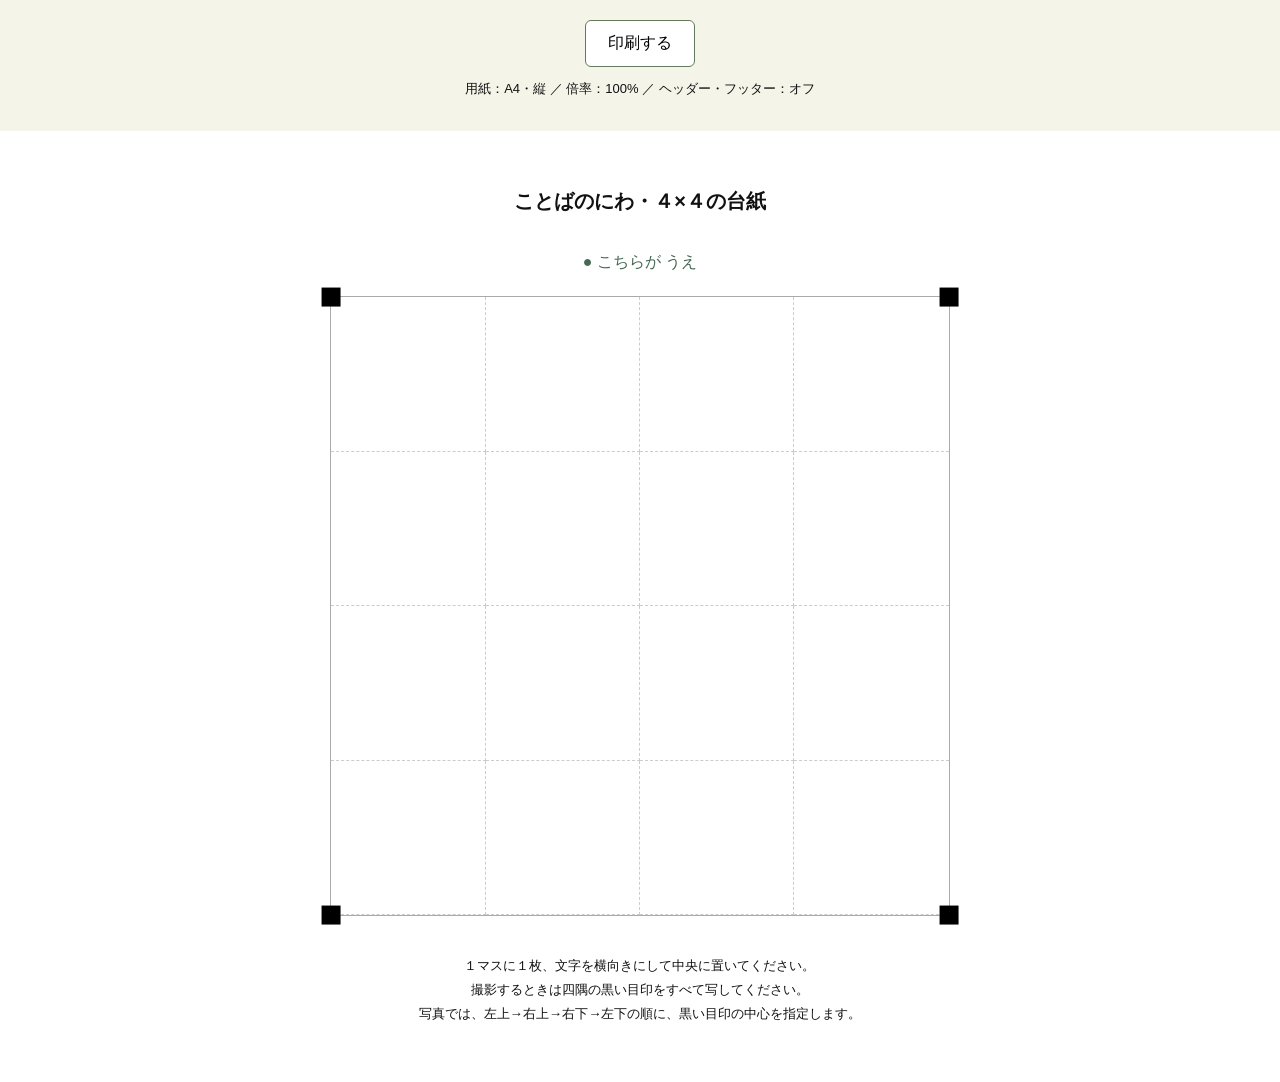
==== print.html @ 09e7deb8 "Add files via upload" ====
<!doctype html><html lang="ja"><head><meta charset="utf-8"><meta name="viewport" content="width=device-width,initial-scale=1"><title>ことばのにわ・印刷</title><style>*{box-sizing:border-box}body{font-family:'Hiragino Kaku Gothic ProN','Noto Sans JP',sans-serif;margin:0;color:#111}header{padding:20px;background:#f4f4e9;text-align:center}header button{padding:12px 22px;font-size:16px;border:1px solid #637a5d;background:white;border-radius:6px}header p{font-size:13px}.sheet{width:190mm;margin:15mm auto;break-after:page}h1{font-size:15pt;margin:0 0 10mm;text-align:center}.grid{display:grid;grid-template-columns:repeat(4,1fr);width:164mm;height:164mm;margin:0 auto;border:0.4mm solid #aaa;position:relative}.cell{border-right:.3mm dashed #ccc;border-bottom:.3mm dashed #ccc}.cell:nth-child(4n){border-right:0}.cell:nth-last-child(-n+4){border-bottom:0}.marker{position:absolute;width:5mm;height:5mm;background:#000;transform:translate(-50%,-50%);-webkit-print-color-adjust:exact;print-color-adjust:exact}.tl{left:0;top:0}.tr{left:100%;top:0}.br{left:100%;top:100%}.bl{left:0;top:100%}.top{text-align:center;font-size:12pt;margin-bottom:6mm;color:#466955}.note{text-align:center;font-size:10pt;line-height:1.8;margin-top:10mm}.cards{display:grid;grid-template-columns:repeat(4,35mm);gap:7mm;justify-content:center}.card{width:35mm;height:25mm;border:.3mm dashed #aaa;display:flex;align-items:center;justify-content:center;font-size:21pt;font-weight:600;letter-spacing:.04em;white-space:nowrap}.cards-sheet h1{margin-bottom:6mm}.cards-sheet .note{margin-top:6mm}@page{size:A4 portrait;margin:10mm}@media print{header{display:none}.sheet{margin:5mm auto;width:100%}.note{color:#333}}
</style></head><body><header><button onclick="window.print()">印刷する</button><p>用紙：A4・縦 ／ 倍率：100% ／ ヘッダー・フッター：オフ</p></header><main id="content"></main><script type="module">import{WORDS}from'./core.js';const type=new URLSearchParams(location.search).get('type');if(type==='cards'){document.getElementById('content').innerHTML=Array.from({length:2},(_,p)=>`<section class="sheet cards-sheet"><h1>ことばのにわ・文字カード ${p+1}/2</h1><div class="cards">${WORDS.slice(p*5,p*5+5).flatMap(w=>Array(4).fill(`<div class="card">${w}</div>`)).join('')}</div><p class="note">点線で切り離してください。カードの文字が台紙の中央に来るように置いてください。<br>同じカードをさらに使いたいときは、必要なページを追加で印刷してください。</p></section>`).join('');}else{document.getElementById('content').innerHTML=`<section class="sheet"><h1>ことばのにわ・４×４の台紙</h1><div class="top">● こちらが うえ</div><div class="grid">${'<div class="cell"></div>'.repeat(16)}<i class="marker tl"></i><i class="marker tr"></i><i class="marker br"></i><i class="marker bl"></i></div><p class="note">１マスに１枚、文字を横向きにして中央に置いてください。<br>撮影するときは四隅の黒い目印をすべて写してください。<br>写真では、左上→右上→右下→左下の順に、黒い目印の中心を指定します。</p></section>`;}</script></body></html>
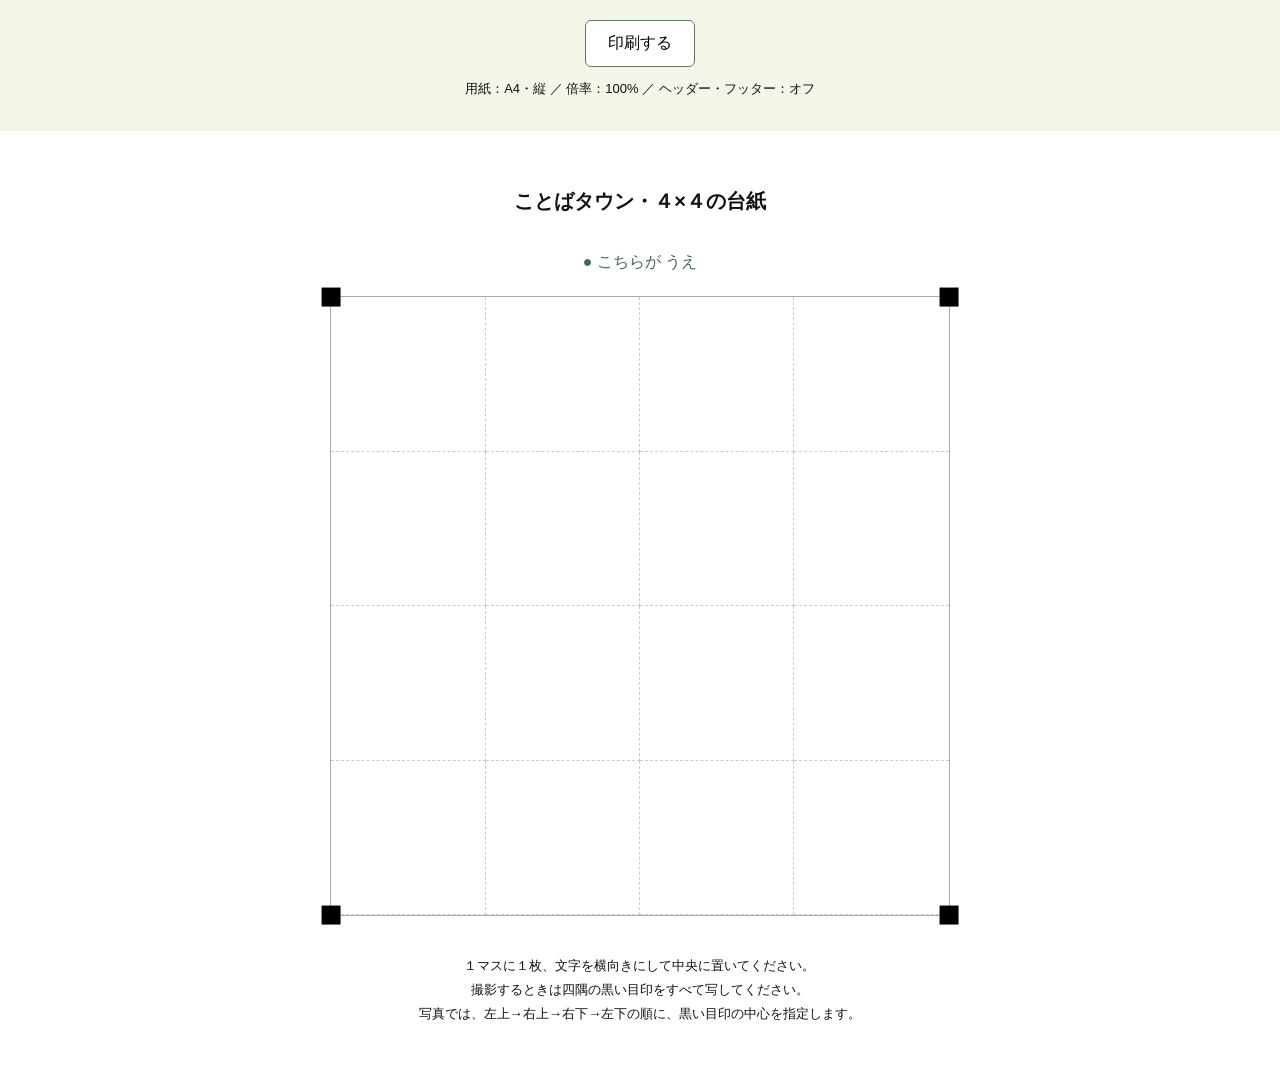
==== commit 4913c14d: "Add files via upload" ====
--- a/print.html
+++ b/print.html
@@ -1,2 +1,2 @@
-<!doctype html><html lang="ja"><head><meta charset="utf-8"><meta name="viewport" content="width=device-width,initial-scale=1"><title>ことばのにわ・印刷</title><style>*{box-sizing:border-box}body{font-family:'Hiragino Kaku Gothic ProN','Noto Sans JP',sans-serif;margin:0;color:#111}header{padding:20px;background:#f4f4e9;text-align:center}header button{padding:12px 22px;font-size:16px;border:1px solid #637a5d;background:white;border-radius:6px}header p{font-size:13px}.sheet{width:190mm;margin:15mm auto;break-after:page}h1{font-size:15pt;margin:0 0 10mm;text-align:center}.grid{display:grid;grid-template-columns:repeat(4,1fr);width:164mm;height:164mm;margin:0 auto;border:0.4mm solid #aaa;position:relative}.cell{border-right:.3mm dashed #ccc;border-bottom:.3mm dashed #ccc}.cell:nth-child(4n){border-right:0}.cell:nth-last-child(-n+4){border-bottom:0}.marker{position:absolute;width:5mm;height:5mm;background:#000;transform:translate(-50%,-50%);-webkit-print-color-adjust:exact;print-color-adjust:exact}.tl{left:0;top:0}.tr{left:100%;top:0}.br{left:100%;top:100%}.bl{left:0;top:100%}.top{text-align:center;font-size:12pt;margin-bottom:6mm;color:#466955}.note{text-align:center;font-size:10pt;line-height:1.8;margin-top:10mm}.cards{display:grid;grid-template-columns:repeat(4,35mm);gap:7mm;justify-content:center}.card{width:35mm;height:25mm;border:.3mm dashed #aaa;display:flex;align-items:center;justify-content:center;font-size:21pt;font-weight:600;letter-spacing:.04em;white-space:nowrap}.cards-sheet h1{margin-bottom:6mm}.cards-sheet .note{margin-top:6mm}@page{size:A4 portrait;margin:10mm}@media print{header{display:none}.sheet{margin:5mm auto;width:100%}.note{color:#333}}
-</style></head><body><header><button onclick="window.print()">印刷する</button><p>用紙：A4・縦 ／ 倍率：100% ／ ヘッダー・フッター：オフ</p></header><main id="content"></main><script type="module">import{WORDS}from'./core.js';const type=new URLSearchParams(location.search).get('type');if(type==='cards'){document.getElementById('content').innerHTML=Array.from({length:2},(_,p)=>`<section class="sheet cards-sheet"><h1>ことばのにわ・文字カード ${p+1}/2</h1><div class="cards">${WORDS.slice(p*5,p*5+5).flatMap(w=>Array(4).fill(`<div class="card">${w}</div>`)).join('')}</div><p class="note">点線で切り離してください。カードの文字が台紙の中央に来るように置いてください。<br>同じカードをさらに使いたいときは、必要なページを追加で印刷してください。</p></section>`).join('');}else{document.getElementById('content').innerHTML=`<section class="sheet"><h1>ことばのにわ・４×４の台紙</h1><div class="top">● こちらが うえ</div><div class="grid">${'<div class="cell"></div>'.repeat(16)}<i class="marker tl"></i><i class="marker tr"></i><i class="marker br"></i><i class="marker bl"></i></div><p class="note">１マスに１枚、文字を横向きにして中央に置いてください。<br>撮影するときは四隅の黒い目印をすべて写してください。<br>写真では、左上→右上→右下→左下の順に、黒い目印の中心を指定します。</p></section>`;}</script></body></html>
+<!doctype html><html lang="ja"><head><meta charset="utf-8"><meta name="viewport" content="width=device-width,initial-scale=1"><title>ことばタウン・印刷</title><style>*{box-sizing:border-box}body{font-family:'Hiragino Kaku Gothic ProN','Noto Sans JP',sans-serif;margin:0;color:#111}header{padding:20px;background:#f4f4e9;text-align:center}header button{padding:12px 22px;font-size:16px;border:1px solid #637a5d;background:white;border-radius:6px}header p{font-size:13px}.sheet{width:190mm;margin:15mm auto;break-after:page}h1{font-size:15pt;margin:0 0 10mm;text-align:center}.grid{display:grid;grid-template-columns:repeat(4,1fr);width:164mm;height:164mm;margin:0 auto;border:0.4mm solid #aaa;position:relative}.cell{border-right:.3mm dashed #ccc;border-bottom:.3mm dashed #ccc}.cell:nth-child(4n){border-right:0}.cell:nth-last-child(-n+4){border-bottom:0}.marker{position:absolute;width:5mm;height:5mm;background:#000;transform:translate(-50%,-50%);-webkit-print-color-adjust:exact;print-color-adjust:exact}.tl{left:0;top:0}.tr{left:100%;top:0}.br{left:100%;top:100%}.bl{left:0;top:100%}.top{text-align:center;font-size:12pt;margin-bottom:6mm;color:#466955}.note{text-align:center;font-size:10pt;line-height:1.8;margin-top:10mm}.cards{display:grid;grid-template-columns:repeat(4,35mm);gap:7mm;justify-content:center}.card{width:35mm;height:25mm;border:.3mm dashed #aaa;display:flex;align-items:center;justify-content:center;font-size:21pt;font-weight:600;letter-spacing:.04em;white-space:nowrap}.cards-sheet h1{margin-bottom:6mm}.cards-sheet .note{margin-top:6mm}@page{size:A4 portrait;margin:10mm}@media print{header{display:none}.sheet{margin:5mm auto;width:100%}.note{color:#333}}
+</style></head><body><header><button onclick="window.print()">印刷する</button><p>用紙：A4・縦 ／ 倍率：100% ／ ヘッダー・フッター：オフ</p></header><main id="content"></main><script type="module">import{WORDS}from'./core.js';const type=new URLSearchParams(location.search).get('type');if(type==='cards'){document.getElementById('content').innerHTML=Array.from({length:2},(_,p)=>`<section class="sheet cards-sheet"><h1>ことばタウン・文字カード ${p+1}/2</h1><div class="cards">${WORDS.slice(p*5,p*5+5).flatMap(w=>Array(4).fill(`<div class="card">${w}</div>`)).join('')}</div><p class="note">点線で切り離してください。カードの文字が台紙の中央に来るように置いてください。<br>同じカードをさらに使いたいときは、必要なページを追加で印刷してください。</p></section>`).join('');}else{document.getElementById('content').innerHTML=`<section class="sheet"><h1>ことばタウン・４×４の台紙</h1><div class="top">● こちらが うえ</div><div class="grid">${'<div class="cell"></div>'.repeat(16)}<i class="marker tl"></i><i class="marker tr"></i><i class="marker br"></i><i class="marker bl"></i></div><p class="note">１マスに１枚、文字を横向きにして中央に置いてください。<br>撮影するときは四隅の黒い目印をすべて写してください。<br>写真では、左上→右上→右下→左下の順に、黒い目印の中心を指定します。</p></section>`;}</script></body></html>
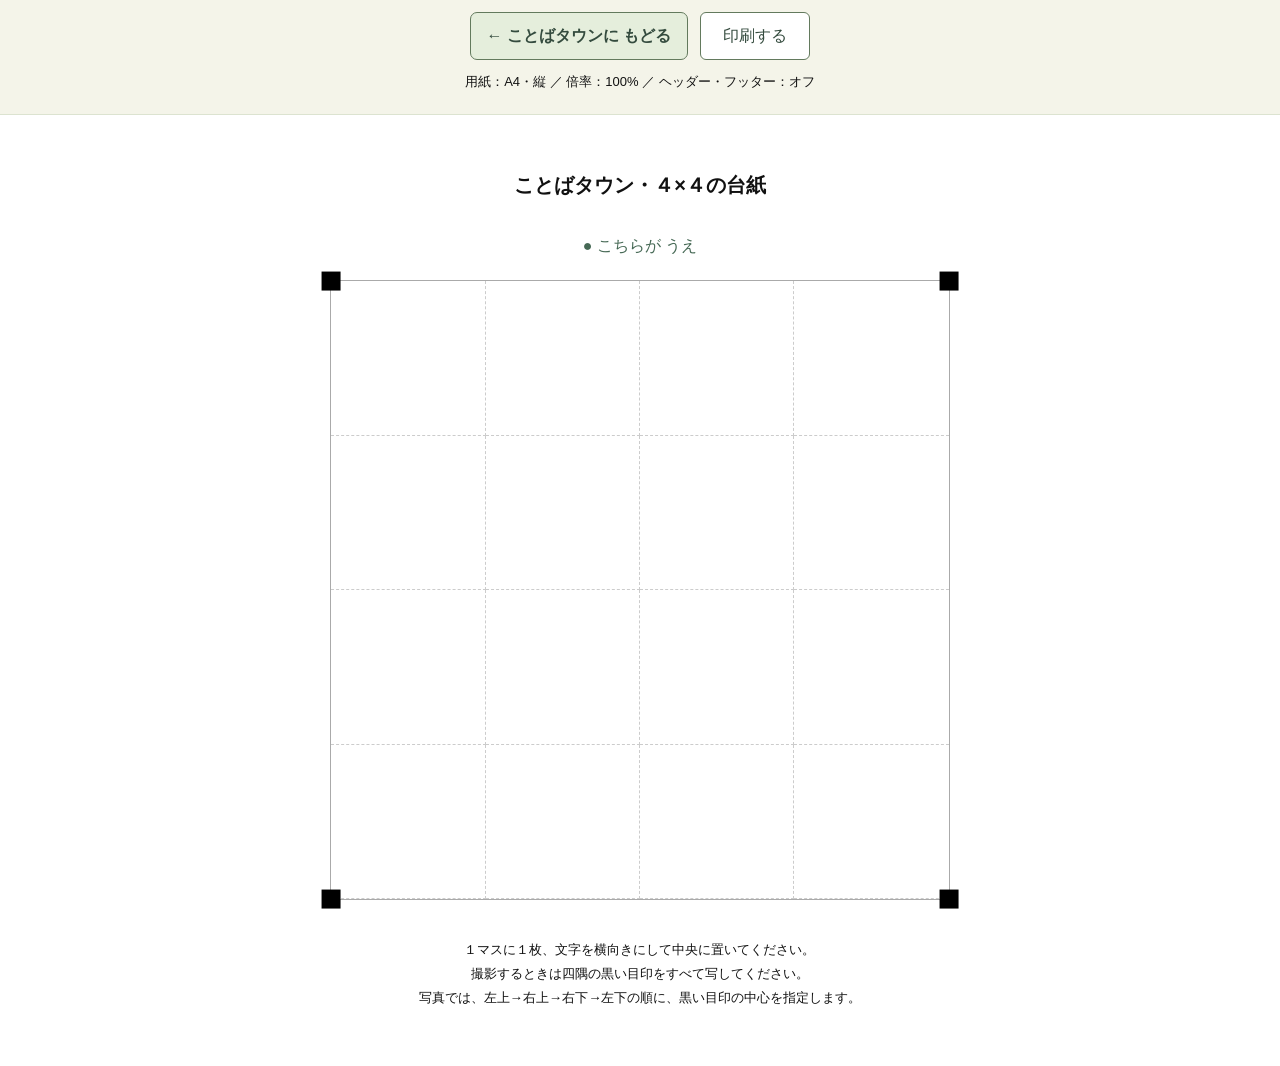
==== commit 5832a473: "Add files via upload" ====
--- a/print.html
+++ b/print.html
@@ -1,2 +1,2 @@
-<!doctype html><html lang="ja"><head><meta charset="utf-8"><meta name="viewport" content="width=device-width,initial-scale=1"><title>ことばタウン・印刷</title><style>*{box-sizing:border-box}body{font-family:'Hiragino Kaku Gothic ProN','Noto Sans JP',sans-serif;margin:0;color:#111}header{padding:20px;background:#f4f4e9;text-align:center}header button{padding:12px 22px;font-size:16px;border:1px solid #637a5d;background:white;border-radius:6px}header p{font-size:13px}.sheet{width:190mm;margin:15mm auto;break-after:page}h1{font-size:15pt;margin:0 0 10mm;text-align:center}.grid{display:grid;grid-template-columns:repeat(4,1fr);width:164mm;height:164mm;margin:0 auto;border:0.4mm solid #aaa;position:relative}.cell{border-right:.3mm dashed #ccc;border-bottom:.3mm dashed #ccc}.cell:nth-child(4n){border-right:0}.cell:nth-last-child(-n+4){border-bottom:0}.marker{position:absolute;width:5mm;height:5mm;background:#000;transform:translate(-50%,-50%);-webkit-print-color-adjust:exact;print-color-adjust:exact}.tl{left:0;top:0}.tr{left:100%;top:0}.br{left:100%;top:100%}.bl{left:0;top:100%}.top{text-align:center;font-size:12pt;margin-bottom:6mm;color:#466955}.note{text-align:center;font-size:10pt;line-height:1.8;margin-top:10mm}.cards{display:grid;grid-template-columns:repeat(4,35mm);gap:7mm;justify-content:center}.card{width:35mm;height:25mm;border:.3mm dashed #aaa;display:flex;align-items:center;justify-content:center;font-size:21pt;font-weight:600;letter-spacing:.04em;white-space:nowrap}.cards-sheet h1{margin-bottom:6mm}.cards-sheet .note{margin-top:6mm}@page{size:A4 portrait;margin:10mm}@media print{header{display:none}.sheet{margin:5mm auto;width:100%}.note{color:#333}}
-</style></head><body><header><button onclick="window.print()">印刷する</button><p>用紙：A4・縦 ／ 倍率：100% ／ ヘッダー・フッター：オフ</p></header><main id="content"></main><script type="module">import{WORDS}from'./core.js';const type=new URLSearchParams(location.search).get('type');if(type==='cards'){document.getElementById('content').innerHTML=Array.from({length:2},(_,p)=>`<section class="sheet cards-sheet"><h1>ことばタウン・文字カード ${p+1}/2</h1><div class="cards">${WORDS.slice(p*5,p*5+5).flatMap(w=>Array(4).fill(`<div class="card">${w}</div>`)).join('')}</div><p class="note">点線で切り離してください。カードの文字が台紙の中央に来るように置いてください。<br>同じカードをさらに使いたいときは、必要なページを追加で印刷してください。</p></section>`).join('');}else{document.getElementById('content').innerHTML=`<section class="sheet"><h1>ことばタウン・４×４の台紙</h1><div class="top">● こちらが うえ</div><div class="grid">${'<div class="cell"></div>'.repeat(16)}<i class="marker tl"></i><i class="marker tr"></i><i class="marker br"></i><i class="marker bl"></i></div><p class="note">１マスに１枚、文字を横向きにして中央に置いてください。<br>撮影するときは四隅の黒い目印をすべて写してください。<br>写真では、左上→右上→右下→左下の順に、黒い目印の中心を指定します。</p></section>`;}</script></body></html>
+<!doctype html><html lang="ja"><head><meta charset="utf-8"><meta name="viewport" content="width=device-width,initial-scale=1,viewport-fit=cover"><meta name="apple-mobile-web-app-capable" content="yes"><meta name="apple-mobile-web-app-title" content="ことばタウン"><title>ことばタウン・印刷</title><style>*{box-sizing:border-box}body{font-family:'Hiragino Kaku Gothic ProN','Noto Sans JP',sans-serif;margin:0;color:#111}header{position:sticky;top:0;z-index:10;padding:calc(12px + env(safe-area-inset-top)) max(12px,env(safe-area-inset-right)) 10px max(12px,env(safe-area-inset-left));background:#f4f4e9;text-align:center;border-bottom:1px solid #dce3d0}.print-actions{display:flex;align-items:center;justify-content:center;gap:12px;flex-wrap:wrap}.return-town{display:inline-flex;align-items:center;min-height:48px;padding:12px 16px;border:1px solid #637a5d;border-radius:7px;background:#e5eedc;color:#344b3e;text-decoration:none;font-size:16px;font-weight:600}header button{min-height:48px;color:#344b3e;cursor:pointer}.return-town:focus-visible,header button:focus-visible{outline:3px solid #c96f44;outline-offset:3px}header button{padding:12px 22px;font-size:16px;border:1px solid #637a5d;background:white;border-radius:6px}header p{font-size:13px}.sheet{width:190mm;margin:15mm auto;break-after:page}h1{font-size:15pt;margin:0 0 10mm;text-align:center}.grid{display:grid;grid-template-columns:repeat(4,1fr);width:164mm;height:164mm;margin:0 auto;border:0.4mm solid #aaa;position:relative}.cell{border-right:.3mm dashed #ccc;border-bottom:.3mm dashed #ccc}.cell:nth-child(4n){border-right:0}.cell:nth-last-child(-n+4){border-bottom:0}.marker{position:absolute;width:5mm;height:5mm;background:#000;transform:translate(-50%,-50%);-webkit-print-color-adjust:exact;print-color-adjust:exact}.tl{left:0;top:0}.tr{left:100%;top:0}.br{left:100%;top:100%}.bl{left:0;top:100%}.top{text-align:center;font-size:12pt;margin-bottom:6mm;color:#466955}.note{text-align:center;font-size:10pt;line-height:1.8;margin-top:10mm}.cards{display:grid;grid-template-columns:repeat(4,35mm);gap:7mm;justify-content:center}.card{width:35mm;height:25mm;border:.3mm dashed #aaa;display:flex;align-items:center;justify-content:center;font-size:21pt;font-weight:600;letter-spacing:.04em;white-space:nowrap}.cards-sheet h1{margin-bottom:6mm}.cards-sheet .note{margin-top:6mm}@page{size:A4 portrait;margin:10mm}@media print{header{display:none}.sheet{margin:5mm auto;width:100%}.note{color:#333}}
+</style></head><body><header><div class="print-actions"><a id="returnToTown" class="return-town" href="./">← ことばタウンに もどる</a><button onclick="window.print()">印刷する</button></div><p>用紙：A4・縦 ／ 倍率：100% ／ ヘッダー・フッター：オフ</p></header><main id="content"></main><script type="module">import{WORDS}from'./core.js';const type=new URLSearchParams(location.search).get('type');if(type==='cards'){document.getElementById('content').innerHTML=Array.from({length:2},(_,p)=>`<section class="sheet cards-sheet"><h1>ことばタウン・文字カード ${p+1}/2</h1><div class="cards">${WORDS.slice(p*5,p*5+5).flatMap(w=>Array(4).fill(`<div class="card">${w}</div>`)).join('')}</div><p class="note">点線で切り離してください。カードの文字が台紙の中央に来るように置いてください。<br>同じカードをさらに使いたいときは、必要なページを追加で印刷してください。</p></section>`).join('');}else{document.getElementById('content').innerHTML=`<section class="sheet"><h1>ことばタウン・４×４の台紙</h1><div class="top">● こちらが うえ</div><div class="grid">${'<div class="cell"></div>'.repeat(16)}<i class="marker tl"></i><i class="marker tr"></i><i class="marker br"></i><i class="marker bl"></i></div><p class="note">１マスに１枚、文字を横向きにして中央に置いてください。<br>撮影するときは四隅の黒い目印をすべて写してください。<br>写真では、左上→右上→右下→左下の順に、黒い目印の中心を指定します。</p></section>`;}</script></body></html>
